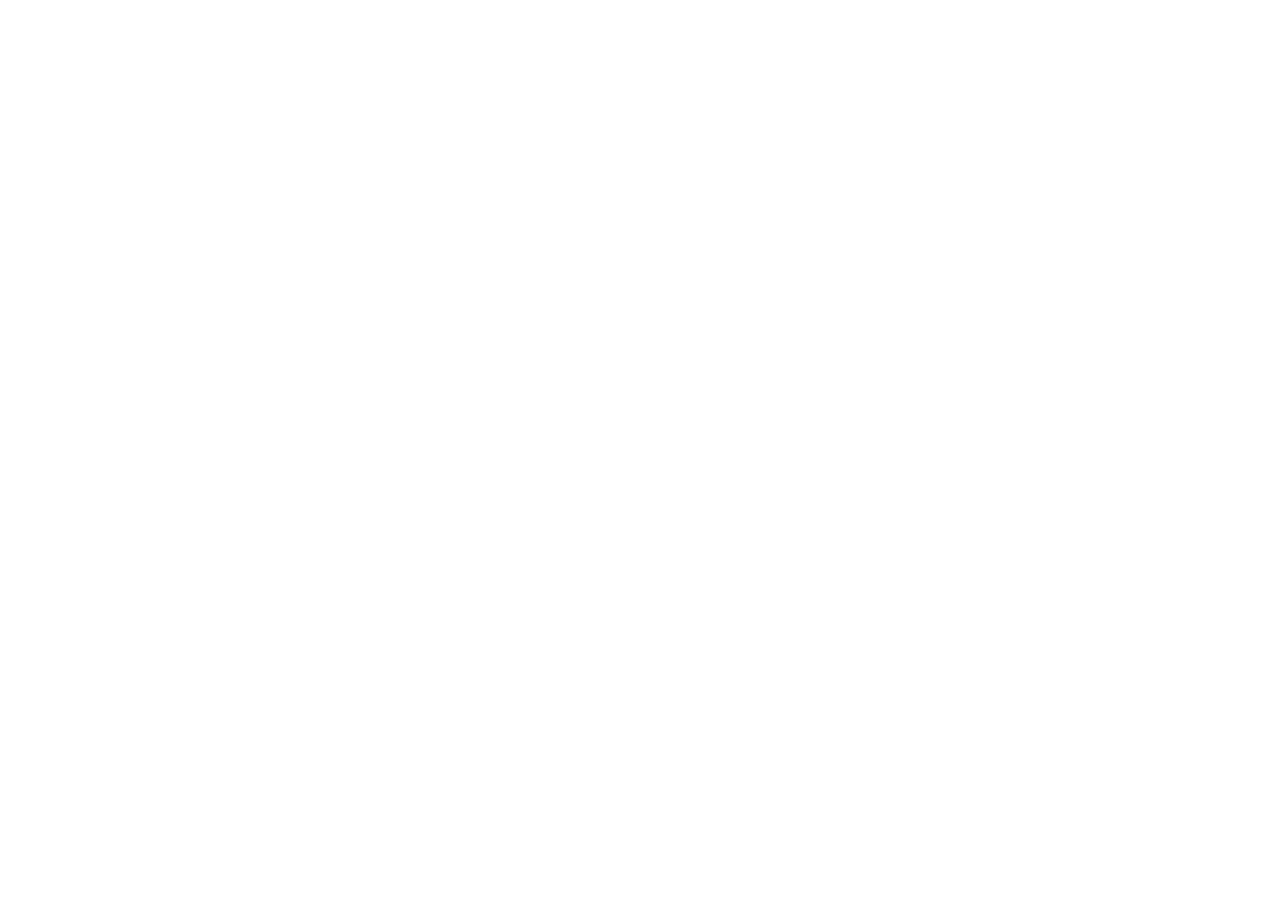
==== download/creator5/index.html @ a4d474f4 "One-click download of the latest firmware per model (GitHub Pages redirect) + README buttons" ====
<!doctype html>
<html lang="en" data-model="Creator5">
<head>
<meta charset="utf-8">
<meta name="viewport" content="width=device-width, initial-scale=1">
<title>FlashForge Creator 5 — latest Cloud + LAN firmware</title>
<meta name="robots" content="noindex">
<style>
  :root { color-scheme: light dark; }
  body { font: 15px/1.5 -apple-system, system-ui, sans-serif; display: grid; place-items: center; min-height: 100vh; margin: 0; padding: 16px; box-sizing: border-box; }
  main { max-width: 460px; text-align: center; }
  h1 { font-size: 18px; margin: 0 0 8px; }
  p { margin: 6px 0; opacity: .8; }
  a { word-break: break-all; }
</style>
</head>
<body>
<main>
  <h1>FlashForge Creator 5 — Cloud + LAN firmware</h1>
  <p id="msg">Finding the latest version…</p>
  <p><a id="manual" href="https://github.com/TigerTag-Project/FlashForge-TigerTag-Creator5-Firmware-Lan-and-Cloud/releases/latest">Latest release</a></p>
  <p><a href="https://github.com/TigerTag-Project/FlashForge-TigerTag-Creator5-Firmware-Lan-and-Cloud#install">How to install it (USB drive)</a></p>
</main>
<script src="../dl.js"></script>
</body>
</html>
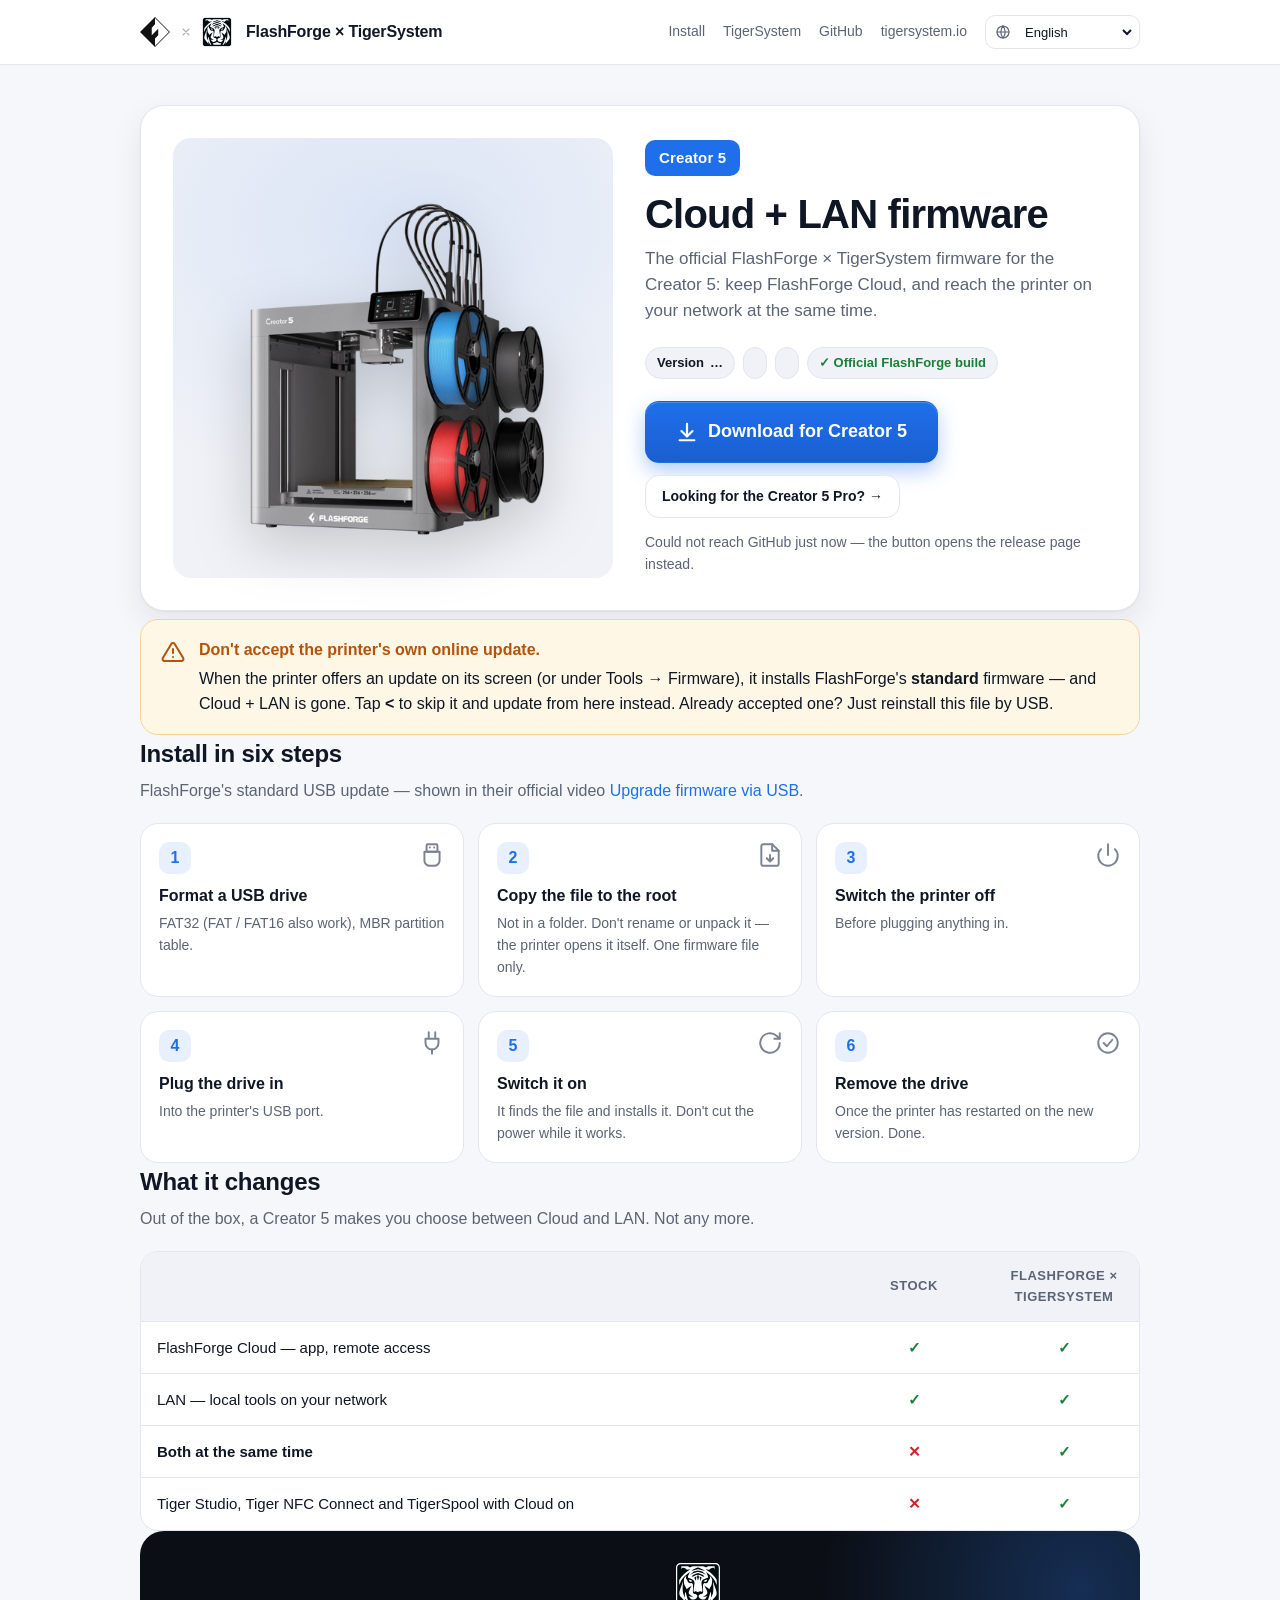
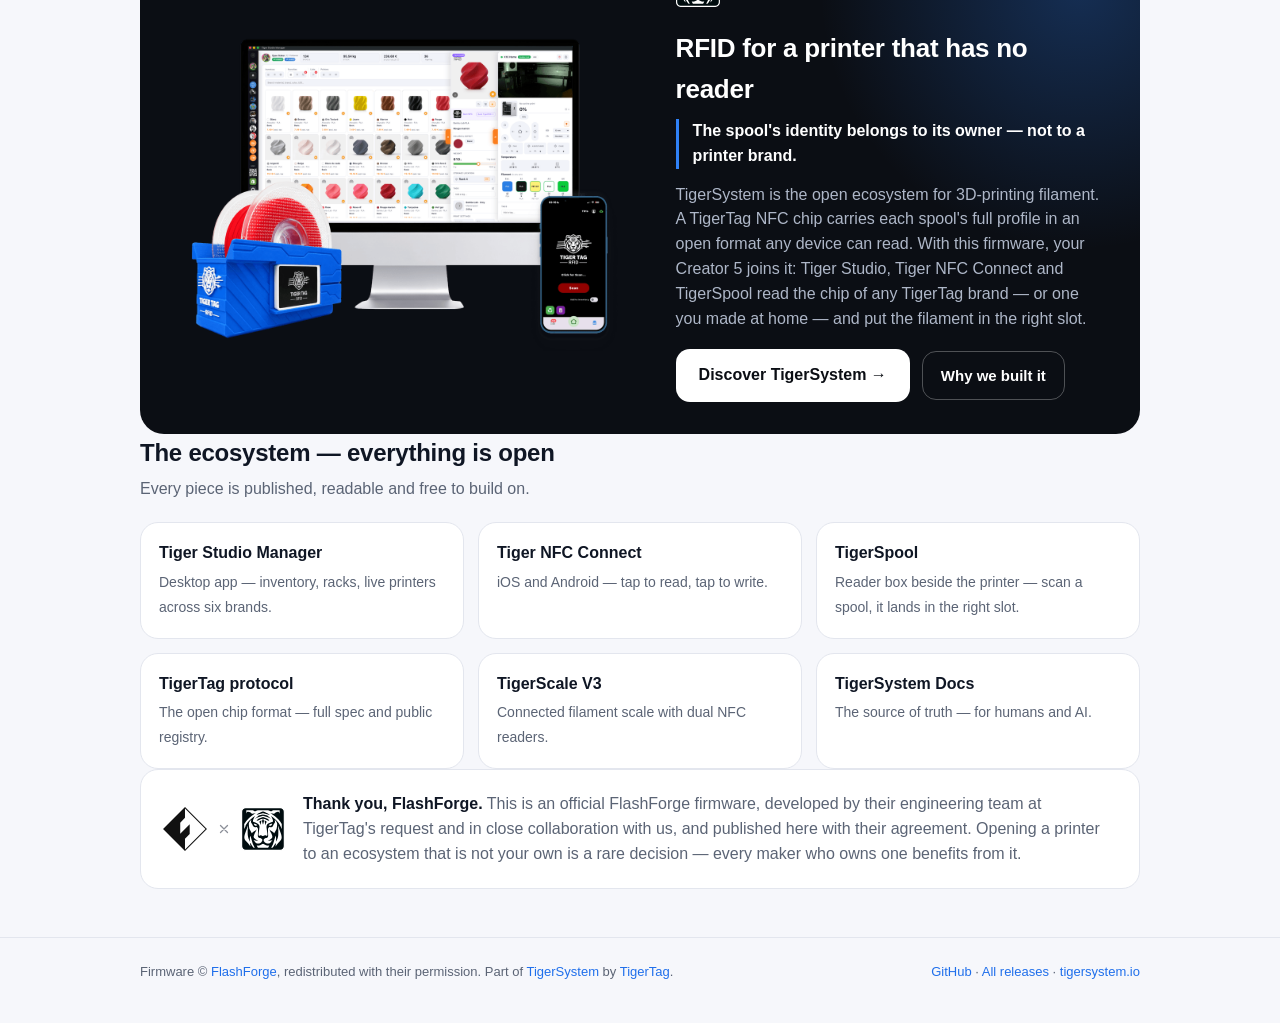
==== commit 2085da2f: "Download pages in 11 languages (same as Tiger Studio Manager): i18n.js dictionary, header language p" ====
--- a/download/creator5/index.html
+++ b/download/creator5/index.html
@@ -1,26 +1,162 @@
 <!doctype html>
-<html lang="en" data-model="Creator5">
+<html lang="en" data-model="Creator5" data-name="Creator 5" data-other="Creator 5 Pro">
 <head>
 <meta charset="utf-8">
 <meta name="viewport" content="width=device-width, initial-scale=1">
-<title>FlashForge Creator 5 — latest Cloud + LAN firmware</title>
-<meta name="robots" content="noindex">
-<style>
-  :root { color-scheme: light dark; }
-  body { font: 15px/1.5 -apple-system, system-ui, sans-serif; display: grid; place-items: center; min-height: 100vh; margin: 0; padding: 16px; box-sizing: border-box; }
-  main { max-width: 460px; text-align: center; }
-  h1 { font-size: 18px; margin: 0 0 8px; }
-  p { margin: 6px 0; opacity: .8; }
-  a { word-break: break-all; }
-</style>
+<title>FlashForge Creator 5 — Cloud + LAN firmware</title>
+<meta name="description" content="Download the latest official FlashForge × TigerSystem firmware for the Creator 5: FlashForge Cloud and LAN at the same time.">
+<meta property="og:title" content="FlashForge Creator 5 — Cloud + LAN firmware">
+<meta property="og:description" content="Download the latest official FlashForge × TigerSystem firmware for the Creator 5: FlashForge Cloud and LAN at the same time.">
+<meta property="og:image" content="https://tigertag-project.github.io/FlashForge-TigerTag-Creator5-Firmware-Lan-and-Cloud/assets/hero-tigersystem-ecosystem.png">
+<link rel="icon" href="../../assets/tigersystem-icon-framed.svg" type="image/svg+xml">
+<link rel="stylesheet" href="../../download/style.css">
 </head>
 <body>
-<main>
-  <h1>FlashForge Creator 5 — Cloud + LAN firmware</h1>
-  <p id="msg">Finding the latest version…</p>
-  <p><a id="manual" href="https://github.com/TigerTag-Project/FlashForge-TigerTag-Creator5-Firmware-Lan-and-Cloud/releases/latest">Latest release</a></p>
-  <p><a href="https://github.com/TigerTag-Project/FlashForge-TigerTag-Creator5-Firmware-Lan-and-Cloud#install">How to install it (USB drive)</a></p>
+<header class="topbar">
+  <div class="wrap">
+    <a class="brand" href="../../">
+      <img class="ff-mark--light" src="../../assets/flashforge-mark-light.svg" alt="FlashForge">
+      <img class="ff-mark--dark" src="../../assets/flashforge-mark-dark.svg" alt="FlashForge">
+      <img class="x" src="../../assets/x.svg" alt="×">
+      <img src="../../assets/tigersystem-icon-framed.svg" alt="TigerSystem">
+      <span>FlashForge × TigerSystem</span>
+    </a>
+    <div class="topbar-right">
+      <nav>
+        <a href="#install" data-i18n="nav.install">Install</a>
+        <a href="#tigersystem">TigerSystem</a>
+        <a href="https://github.com/TigerTag-Project/FlashForge-TigerTag-Creator5-Firmware-Lan-and-Cloud">GitHub</a>
+        <a href="https://tigersystem.io">tigersystem.io</a>
+      </nav>
+      <label class="lang"><svg viewBox="0 0 24 24" fill="none" stroke="currentColor" stroke-width="1.8" stroke-linecap="round" stroke-linejoin="round" aria-hidden="true"><circle cx="12" cy="12" r="9"/><path d="M3 12h18M12 3a14 14 0 0 1 0 18M12 3a14 14 0 0 0 0 18"/></svg><select id="lang" aria-label="Language"><option value="en">English</option></select></label>
+    </div>
+  </div>
+</header>
+
+<main class="hero">
+  <div class="wrap">
+    <div class="hero-card">
+      <div class="hero-media"><img src="../../assets/creator-5.png" alt="FlashForge Creator 5"></div>
+      <div>
+        <span class="label">Creator 5</span>
+        <h1 data-i18n="hero.title">Cloud + LAN firmware</h1>
+        <p class="lede" data-i18n="hero.lede">The official FlashForge × TigerSystem firmware for the Creator 5: keep FlashForge Cloud, and reach the
+        printer on your network at the same time.</p>
+        <div class="meta">
+          <span class="chip"><span data-i18n="chip.version">Version</span> <b id="ver">…</b></span>
+          <span class="chip" id="date"></span>
+          <span class="chip" id="size"></span>
+          <span class="chip chip--ok" data-i18n="chip.official">✓ Official FlashForge build</span>
+        </div>
+        <div class="actions">
+          <a class="btn btn-primary" id="dl" href="https://github.com/TigerTag-Project/FlashForge-TigerTag-Creator5-Firmware-Lan-and-Cloud/releases/latest" aria-disabled="true"><svg viewBox="0 0 24 24" fill="none" stroke="currentColor" stroke-width="2.4" stroke-linecap="round" stroke-linejoin="round" aria-hidden="true"><path d="M12 3v13M6 11l6 6 6-6M4 21h16"/></svg><span data-i18n="btn.download">Download for Creator 5</span></a>
+          <a class="btn btn-ghost" href="../creator5pro/" data-i18n="btn.other">Looking for the Creator 5 Pro? →</a>
+        </div>
+        <div class="status" id="status" role="status" data-i18n="status.finding">Finding the latest version…</div>
+        <details class="sha" id="shaBox" hidden>
+          <summary data-i18n="sha.summary">Verify the file — SHA-256</summary>
+          <div class="sha-body"><code id="sha"></code><button class="btn btn-ghost copy" id="copy" type="button" data-i18n="sha.copy">Copy</button></div>
+          <div class="sha-body"><small><span data-i18n="sha.file">File:</span> <code id="file"></code></small></div>
+        </details>
+      </div>
+    </div>
+  </div>
 </main>
-<script src="../dl.js"></script>
+
+<section class="wrap">
+  <div class="warn" role="note">
+    <svg viewBox="0 0 24 24" fill="none" stroke="currentColor" stroke-width="2" stroke-linecap="round" stroke-linejoin="round" aria-hidden="true"><path d="M10.3 3.9 1.8 18a2 2 0 0 0 1.7 3h17a2 2 0 0 0 1.7-3L13.7 3.9a2 2 0 0 0-3.4 0z"/><path d="M12 9v4M12 17h.01"/></svg>
+    <div>
+      <strong data-i18n="warn.title">Don't accept the printer's own online update.</strong>
+      <p data-i18n="warn.body">When the printer offers an update on its screen (or under Tools → Firmware), it installs FlashForge's
+      <b>standard</b> firmware — and Cloud + LAN is gone. Tap <b>&lt;</b> to skip it and update from here instead.
+      Already accepted one? Just reinstall this file by USB.</p>
+    </div>
+  </div>
+</section>
+
+<section class="wrap" id="install">
+  <h2 data-i18n="install.title">Install in six steps</h2>
+  <p class="sub" data-i18n="install.sub">FlashForge's standard USB update — shown in their official video
+    <a href="https://www.youtube.com/watch?v=qaaGUUdZaHQ">Upgrade firmware via USB</a>.</p>
+  <ol class="steps">
+    <li><svg class="ico" viewBox="0 0 24 24" fill="none" stroke="currentColor" stroke-width="1.8" stroke-linecap="round" stroke-linejoin="round" aria-hidden="true"><rect x="7" y="2" width="10" height="7" rx="1"/><path d="M5 9h14v8a5 5 0 0 1-5 5h-4a5 5 0 0 1-5-5z"/><path d="M10 5h.01M14 5h.01"/></svg><h3 data-i18n="s1.t">Format a USB drive</h3><p data-i18n="s1.d">FAT32 (FAT / FAT16 also work), MBR partition table.</p></li>
+    <li><svg class="ico" viewBox="0 0 24 24" fill="none" stroke="currentColor" stroke-width="1.8" stroke-linecap="round" stroke-linejoin="round" aria-hidden="true"><path d="M14 2H6a2 2 0 0 0-2 2v16a2 2 0 0 0 2 2h12a2 2 0 0 0 2-2V8z"/><path d="M14 2v6h6M12 18v-6M9 15l3 3 3-3"/></svg><h3 data-i18n="s2.t">Copy the file to the root</h3><p data-i18n="s2.d">Not in a folder. Don't rename or unpack it — the printer opens it itself. One firmware file only.</p></li>
+    <li><svg class="ico" viewBox="0 0 24 24" fill="none" stroke="currentColor" stroke-width="1.8" stroke-linecap="round" stroke-linejoin="round" aria-hidden="true"><path d="M12 2v10"/><path d="M18.4 6.6a9 9 0 1 1-12.8 0"/></svg><h3 data-i18n="s3.t">Switch the printer off</h3><p data-i18n="s3.d">Before plugging anything in.</p></li>
+    <li><svg class="ico" viewBox="0 0 24 24" fill="none" stroke="currentColor" stroke-width="1.8" stroke-linecap="round" stroke-linejoin="round" aria-hidden="true"><path d="M9 2v6M15 2v6M6 8h12v4a6 6 0 0 1-12 0z"/><path d="M12 18v4"/></svg><h3 data-i18n="s4.t">Plug the drive in</h3><p data-i18n="s4.d">Into the printer's USB port.</p></li>
+    <li><svg class="ico" viewBox="0 0 24 24" fill="none" stroke="currentColor" stroke-width="1.8" stroke-linecap="round" stroke-linejoin="round" aria-hidden="true"><path d="M21 12a9 9 0 1 1-3-6.7L21 8"/><path d="M21 3v5h-5"/></svg><h3 data-i18n="s5.t">Switch it on</h3><p data-i18n="s5.d">It finds the file and installs it. Don't cut the power while it works.</p></li>
+    <li><svg class="ico" viewBox="0 0 24 24" fill="none" stroke="currentColor" stroke-width="1.8" stroke-linecap="round" stroke-linejoin="round" aria-hidden="true"><circle cx="12" cy="12" r="9"/><path d="m8 12 3 3 5-6"/></svg><h3 data-i18n="s6.t">Remove the drive</h3><p data-i18n="s6.d">Once the printer has restarted on the new version. Done.</p></li>
+  </ol>
+</section>
+
+<section class="wrap">
+  <h2 data-i18n="chg.title">What it changes</h2>
+  <p class="sub" data-i18n="chg.sub">Out of the box, a Creator 5 makes you choose between Cloud and LAN. Not any more.</p>
+  <table class="compare">
+    <thead><tr><th></th><th class="c" data-i18n="chg.stock">Stock</th><th class="c">FlashForge × TigerSystem</th></tr></thead>
+    <tbody>
+      <tr><td data-i18n="chg.r1">FlashForge Cloud — app, remote access</td><td class="c yes">✓</td><td class="c yes">✓</td></tr>
+      <tr><td data-i18n="chg.r2">LAN — local tools on your network</td><td class="c yes">✓</td><td class="c yes">✓</td></tr>
+      <tr><td data-i18n="chg.r3"><b>Both at the same time</b></td><td class="c no">✕</td><td class="c yes">✓</td></tr>
+      <tr><td data-i18n="chg.r4">Tiger Studio, Tiger NFC Connect and TigerSpool with Cloud on</td><td class="c no">✕</td><td class="c yes">✓</td></tr>
+    </tbody>
+  </table>
+</section>
+
+<section class="wrap" id="tigersystem">
+  <div class="ts">
+    <img class="ts-hero" src="../../assets/hero-tigersystem-ecosystem.png" alt="The TigerSystem ecosystem: a TigerPOD reader, Tiger Studio Manager on a desktop and the Tiger NFC Connect app on a phone">
+    <div class="ts-text">
+      <img class="ts-logo" src="../../assets/tigersystem-icon-framed.svg" alt="TigerSystem">
+      <h2 data-i18n="ts.title">RFID for a printer that has no reader</h2>
+      <blockquote data-i18n="ts.quote">The spool's identity belongs to its owner — not to a printer brand.</blockquote>
+      <p data-i18n="ts.body">TigerSystem is the open ecosystem for 3D-printing filament. A TigerTag NFC chip carries each spool's full
+      profile in an open format any device can read. With this firmware, your Creator 5 joins it: Tiger Studio,
+      Tiger NFC Connect and TigerSpool read the chip of any TigerTag brand — or one you made at home — and put the
+      filament in the right slot.</p>
+      <div class="actions">
+        <a class="btn btn-light" href="https://tigersystem.io" data-i18n="ts.cta">Discover TigerSystem →</a>
+        <a class="btn btn-outline" href="https://github.com/TigerTag-Project/TigerSystem-Docs/blob/main/docs/vision/why-tigersystem.md" data-i18n="ts.why">Why we built it</a>
+      </div>
+    </div>
+  </div>
+</section>
+
+<section class="wrap">
+  <h2 data-i18n="eco.title">The ecosystem — everything is open</h2>
+  <p class="sub" data-i18n="eco.sub">Every piece is published, readable and free to build on.</p>
+  <div class="eco">
+    <a href="https://github.com/TigerTag-Project/TigerTag-Studio-Manager"><b>Tiger Studio Manager</b><span data-i18n="eco.studio">Desktop app — inventory, racks, live printers across six brands.</span></a>
+    <a href="https://github.com/TigerTag-Project/TigerSystem-Docs/blob/main/docs/products/tigertag-connect.md"><b>Tiger NFC Connect</b><span data-i18n="eco.nfc">iOS and Android — tap to read, tap to write.</span></a>
+    <a href="https://github.com/TigerTag-Project/TigerSpool-RFID"><b>TigerSpool</b><span data-i18n="eco.spool">Reader box beside the printer — scan a spool, it lands in the right slot.</span></a>
+    <a href="https://github.com/TigerTag-Project/TigerTag-RFID-Guide"><b data-i18n="eco.proto.b">TigerTag protocol</b><span data-i18n="eco.proto">The open chip format — full spec and public registry.</span></a>
+    <a href="https://github.com/TigerTag-Project/Tiger-Scale-V3"><b>TigerScale V3</b><span data-i18n="eco.scale">Connected filament scale with dual NFC readers.</span></a>
+    <a href="https://github.com/TigerTag-Project/TigerSystem-Docs"><b>TigerSystem Docs</b><span data-i18n="eco.docs">The source of truth — for humans and AI.</span></a>
+  </div>
+</section>
+
+<section class="wrap">
+  <div class="thanks">
+    <div class="logos">
+      <img class="ff-mark--light" src="../../assets/flashforge-mark-light.svg" alt="FlashForge">
+      <img class="ff-mark--dark" src="../../assets/flashforge-mark-dark.svg" alt="FlashForge">
+      <img class="x" src="../../assets/x.svg" alt="×">
+      <img src="../../assets/tigersystem-icon-framed.svg" alt="TigerSystem">
+    </div>
+    <p data-i18n="thanks"><strong>Thank you, FlashForge.</strong> This is an official FlashForge firmware, developed by their engineering
+    team at TigerTag's request and in close collaboration with us, and published here with their agreement. Opening a
+    printer to an ecosystem that is not your own is a rare decision — every maker who owns one benefits from it.</p>
+  </div>
+</section>
+
+<footer>
+  <div class="wrap">
+    <span data-i18n="foot.copy">Firmware © <a href="https://www.flashforge.com">FlashForge</a>, redistributed with their permission.
+      Part of <a href="https://tigersystem.io">TigerSystem</a> by <a href="https://github.com/TigerTag-Project">TigerTag</a>.</span>
+    <span><a href="https://github.com/TigerTag-Project/FlashForge-TigerTag-Creator5-Firmware-Lan-and-Cloud">GitHub</a> · <a href="https://github.com/TigerTag-Project/FlashForge-TigerTag-Creator5-Firmware-Lan-and-Cloud/releases" data-i18n="foot.releases">All releases</a> · <a href="https://tigersystem.io">tigersystem.io</a></span>
+  </div>
+</footer>
+<script src="../../download/i18n.js"></script>
+<script src="../../download/dl.js"></script>
 </body>
 </html>
--- a/download/style.css
+++ b/download/style.css
@@ -0,0 +1,254 @@
+/* FlashForge × TigerSystem — download pages (GitHub Pages). No build step, no dependency. */
+.ff-mark--dark { display: none; }   /* before the dark block, which must win */
+:root {
+  --bg: #f6f7fb;
+  --surface: #ffffff;
+  --surface-2: #f0f2f7;
+  --border: #e3e6ee;
+  --text: #0f1624;
+  --muted: #5b6475;
+  --primary: #1f6feb;
+  --primary-2: #1a5fd0;
+  --primary-soft: rgba(31, 111, 235, .10);
+  --warn: #b45309;
+  --warn-soft: #fff7e6;
+  --warn-border: #f5d49a;
+  --ok: #1a7f37;
+  --shadow: 0 1px 2px rgba(15, 22, 36, .05), 0 12px 32px rgba(15, 22, 36, .08);
+  --radius: 18px;
+  color-scheme: light;
+}
+@media (prefers-color-scheme: dark) {
+  :root {
+    --bg: #0b0e14;
+    --surface: #131822;
+    --surface-2: #1a2030;
+    --border: #262e3f;
+    --text: #e8ecf4;
+    --muted: #97a1b5;
+    --primary: #2f81f7;
+    --primary-2: #1f6feb;
+    --primary-soft: rgba(47, 129, 247, .14);
+    --warn: #f0b252;
+    --warn-soft: rgba(240, 178, 82, .08);
+    --warn-border: rgba(240, 178, 82, .35);
+    --ok: #3fb950;
+    --shadow: 0 1px 2px rgba(0, 0, 0, .3), 0 16px 40px rgba(0, 0, 0, .35);
+    color-scheme: dark;
+  }
+  .ff-mark--light { display: none; }
+  .ff-mark--dark  { display: inline-block; }
+}
+* { box-sizing: border-box; }
+html { -webkit-text-size-adjust: 100%; }
+body {
+  margin: 0;
+  background: var(--bg);
+  color: var(--text);
+  font: 16px/1.55 -apple-system, BlinkMacSystemFont, "Segoe UI", Inter, Helvetica, Arial, sans-serif;
+}
+a { color: var(--primary); text-decoration: none; }
+a:hover { text-decoration: underline; }
+code { font-family: ui-monospace, SFMono-Regular, Menlo, Consolas, monospace; font-size: .9em; }
+
+.wrap { max-width: 1040px; margin: 0 auto; padding: 0 20px; }
+
+/* ── Top bar ─────────────────────────────────────────────────────────────── */
+.topbar { border-bottom: 1px solid var(--border); background: var(--surface); }
+.topbar .wrap { display: flex; align-items: center; justify-content: space-between; gap: 16px; height: 64px; }
+.brand { display: flex; align-items: center; gap: 10px; color: var(--text); font-weight: 700; letter-spacing: -.01em; }
+.brand:hover { text-decoration: none; }
+.brand img { height: 30px; width: auto; }
+.brand .x { height: 12px; opacity: .7; }
+.brand span { margin-left: 4px; }
+.topbar nav { display: flex; gap: 18px; font-size: 14px; }
+.topbar nav a { color: var(--muted); }
+.topbar nav a:hover { color: var(--text); text-decoration: none; }
+
+/* ── Hero ────────────────────────────────────────────────────────────────── */
+.hero { padding: 40px 0 8px; }
+.hero-card {
+  display: grid; grid-template-columns: 1fr 1.05fr; gap: 32px; align-items: center;
+  background: var(--surface); border: 1px solid var(--border); border-radius: calc(var(--radius) + 6px);
+  box-shadow: var(--shadow); padding: 32px;
+}
+.hero-media {
+  position: relative; border-radius: var(--radius); padding: 18px;
+  background: radial-gradient(120% 90% at 50% 20%, var(--primary-soft), transparent 70%), var(--surface-2);
+  display: grid; place-items: center; aspect-ratio: 1 / 1;
+}
+.hero-media img { width: 100%; max-width: 420px; height: auto; filter: drop-shadow(0 18px 28px rgba(0, 0, 0, .18)); }
+.label {
+  display: inline-block; background: var(--primary); color: #fff; font-weight: 700; font-size: 15px;
+  padding: 6px 14px; border-radius: 10px; letter-spacing: .01em;
+}
+.hero h1 { font-size: clamp(28px, 4vw, 40px); line-height: 1.1; margin: 16px 0 10px; letter-spacing: -.02em; }
+.lede { color: var(--muted); margin: 0 0 22px; font-size: 17px; }
+.meta { display: flex; flex-wrap: wrap; gap: 8px; margin-bottom: 22px; }
+.chip {
+  display: inline-flex; align-items: center; gap: 6px; font-size: 13px; font-weight: 600;
+  background: var(--surface-2); border: 1px solid var(--border); color: var(--text);
+  padding: 5px 11px; border-radius: 999px;
+}
+.chip b { font-weight: 700; }
+.chip--ok { color: var(--ok); }
+
+/* ── Buttons ─────────────────────────────────────────────────────────────── */
+.btn {
+  display: inline-flex; align-items: center; justify-content: center; gap: 10px;
+  font: inherit; font-weight: 600; cursor: pointer; border-radius: 14px; border: 1px solid transparent;
+  transition: transform .12s ease, box-shadow .12s ease, background .12s ease;
+}
+.btn:hover { text-decoration: none; }
+.btn:active { transform: translateY(1px); }
+.btn-primary {
+  color: #fff; font-size: 18px; padding: 16px 30px; min-width: 260px;
+  background: linear-gradient(180deg, var(--primary), var(--primary-2));
+  box-shadow: 0 8px 20px rgba(31, 111, 235, .35), inset 0 1px 0 rgba(255, 255, 255, .18);
+}
+.btn-primary:hover { box-shadow: 0 10px 26px rgba(31, 111, 235, .45), inset 0 1px 0 rgba(255, 255, 255, .18); }
+.btn-primary svg { width: 22px; height: 22px; }
+.btn-ghost {
+  color: var(--text); background: var(--surface); border-color: var(--border);
+  font-size: 14px; padding: 10px 16px;
+}
+.btn-ghost:hover { background: var(--surface-2); }
+.actions { display: flex; flex-wrap: wrap; align-items: center; gap: 12px; }
+.status { margin-top: 14px; font-size: 14px; color: var(--muted); min-height: 1.5em; }
+.status--ok { color: var(--ok); }
+
+details.sha {
+  margin-top: 18px; border: 1px solid var(--border); border-radius: 12px; background: var(--surface-2);
+  font-size: 13px;
+}
+details.sha summary { cursor: pointer; padding: 10px 14px; color: var(--muted); font-weight: 600; }
+details.sha .sha-body { display: flex; gap: 8px; align-items: center; padding: 0 14px 12px; }
+details.sha code { flex: 1; min-width: 0; overflow-wrap: anywhere; color: var(--text); }
+.copy { font-size: 12px; padding: 6px 10px; border-radius: 8px; }
+
+/* ── Sections ────────────────────────────────────────────────────────────── */
+section { padding: 40px 0 0; }
+section h2 { font-size: 24px; letter-spacing: -.01em; margin: 0 0 6px; }
+section .sub { color: var(--muted); margin: 0 0 20px; }
+
+.warn {
+  display: flex; gap: 14px; align-items: flex-start;
+  background: var(--warn-soft); border: 1px solid var(--warn-border); border-radius: var(--radius);
+  padding: 18px 20px;
+}
+.warn svg { flex: none; width: 24px; height: 24px; color: var(--warn); margin-top: 2px; }
+.warn strong { color: var(--warn); }
+.warn p { margin: 4px 0 0; }
+
+.steps { display: grid; grid-template-columns: repeat(3, 1fr); gap: 14px; counter-reset: step; list-style: none; padding: 0; margin: 0; }
+.steps li {
+  background: var(--surface); border: 1px solid var(--border); border-radius: var(--radius); padding: 18px;
+  position: relative;
+}
+.steps li::before {
+  counter-increment: step; content: counter(step);
+  display: grid; place-items: center; width: 32px; height: 32px; border-radius: 10px;
+  background: var(--primary-soft); color: var(--primary); font-weight: 800; margin-bottom: 10px;
+}
+.steps .ico { position: absolute; top: 18px; right: 18px; width: 26px; height: 26px; color: var(--muted); opacity: .8; }
+.steps h3 { font-size: 16px; margin: 0 0 4px; }
+.steps p { margin: 0; color: var(--muted); font-size: 14px; }
+
+.compare { width: 100%; border-collapse: separate; border-spacing: 0; background: var(--surface); border: 1px solid var(--border); border-radius: var(--radius); overflow: hidden; }
+.compare th, .compare td { padding: 14px 16px; border-bottom: 1px solid var(--border); text-align: left; font-size: 15px; }
+.compare tr:last-child td { border-bottom: 0; }
+.compare th { background: var(--surface-2); font-size: 13px; color: var(--muted); text-transform: uppercase; letter-spacing: .04em; }
+.compare td.c, .compare th.c { text-align: center; width: 150px; }
+.yes { color: var(--ok); font-weight: 800; }
+.no  { color: #cf222e; font-weight: 800; }
+
+.eco { display: grid; grid-template-columns: repeat(3, 1fr); gap: 14px; }
+.eco a {
+  display: block; background: var(--surface); border: 1px solid var(--border); border-radius: var(--radius);
+  padding: 18px; color: var(--text);
+}
+.eco a:hover { text-decoration: none; border-color: var(--primary); }
+.eco b { display: block; margin-bottom: 4px; }
+.eco span { color: var(--muted); font-size: 14px; }
+
+.thanks {
+  display: flex; gap: 18px; align-items: center;
+  background: var(--surface); border: 1px solid var(--border); border-radius: var(--radius); padding: 22px;
+}
+.thanks .logos { display: flex; align-items: center; gap: 10px; flex: none; }
+.thanks .logos img { height: 44px; }
+.thanks .logos .x { height: 14px; }
+.thanks p { margin: 0; color: var(--muted); }
+.thanks p strong { color: var(--text); }
+
+/* ── Model picker (home) ─────────────────────────────────────────────────── */
+.picker { display: grid; grid-template-columns: 1fr 1fr; gap: 20px; }
+.model {
+  display: flex; flex-direction: column; align-items: center; text-align: center; gap: 14px;
+  background: var(--surface); border: 1px solid var(--border); border-radius: calc(var(--radius) + 6px);
+  box-shadow: var(--shadow); padding: 26px; color: var(--text);
+}
+.model:hover { text-decoration: none; border-color: var(--primary); }
+.model .hero-media { width: 100%; }
+.model .btn-primary { min-width: 0; width: 100%; }
+
+footer { margin: 48px 0 0; border-top: 1px solid var(--border); padding: 24px 0 40px; color: var(--muted); font-size: 13px; }
+footer .wrap { display: flex; flex-wrap: wrap; justify-content: space-between; gap: 12px; }
+
+@media (max-width: 860px) {
+  .hero-card { grid-template-columns: 1fr; padding: 22px; gap: 20px; }
+  .hero-media { aspect-ratio: auto; }
+  .hero-media img { max-width: 300px; }
+  .steps, .eco { grid-template-columns: 1fr 1fr; }
+  .topbar nav { display: none; }
+}
+@media (max-width: 560px) {
+  .wrap { padding: 0 16px; }
+  .hero { padding-top: 20px; }
+  .steps, .eco, .picker { grid-template-columns: 1fr; }
+  .btn-primary { width: 100%; min-width: 0; }
+  .thanks { flex-direction: column; align-items: flex-start; }
+  .compare td.c, .compare th.c { width: 90px; }
+}
+
+/* ── TigerSystem showcase ────────────────────────────────────────────────── */
+.ts {
+  display: grid; grid-template-columns: 1.1fr 1fr; gap: 28px; align-items: center;
+  background: #0b0e14; color: #e8ecf4; border-radius: calc(var(--radius) + 6px);
+  padding: 32px; overflow: hidden; position: relative;
+}
+.ts::before {
+  content: ""; position: absolute; inset: -40% -20% auto auto; width: 520px; height: 520px;
+  background: radial-gradient(closest-side, rgba(47, 129, 247, .28), transparent); pointer-events: none;
+}
+.ts img.ts-hero { width: 100%; height: auto; border-radius: 14px; position: relative; }
+.ts .ts-text { position: relative; }
+.ts .ts-logo { height: 44px; margin-bottom: 14px; }
+.ts h2 { color: #fff; font-size: 26px; margin: 0 0 10px; }
+.ts blockquote { margin: 0 0 14px; padding: 0 0 0 14px; border-left: 3px solid #2f81f7; color: #fff; font-weight: 600; }
+.ts p { color: #aeb7c8; margin: 0 0 18px; }
+.ts .btn-light { color: #0b0e14; background: #fff; font-size: 16px; padding: 13px 22px; }
+.ts .btn-light:hover { background: #e9eefb; }
+.ts .btn-outline { color: #fff; border-color: rgba(255, 255, 255, .28); font-size: 15px; padding: 12px 18px; }
+.ts .btn-outline:hover { background: rgba(255, 255, 255, .08); }
+@media (max-width: 860px) { .ts { grid-template-columns: 1fr; padding: 22px; } }
+
+/* ── Language picker ─────────────────────────────────────────────────────── */
+.topbar-right { display: flex; align-items: center; gap: 18px; }
+.lang {
+  display: inline-flex; align-items: center; gap: 6px; color: var(--muted);
+  border: 1px solid var(--border); border-radius: 10px; padding: 0 4px 0 9px; height: 34px; background: var(--surface);
+}
+.lang svg { width: 16px; height: 16px; flex: none; }
+.lang select {
+  font: inherit; font-size: 13px; color: var(--text); background: transparent; border: 0; outline: none;
+  padding: 6px 4px; cursor: pointer;
+}
+.lang:focus-within { border-color: var(--primary); }
+.home-head { text-align: center; max-width: 720px; margin: 0 auto 28px; }
+@media (max-width: 560px) {
+  .brand span { display: none; }            /* the two marks say it; the name crowded the bar */
+  .brand img { height: 26px; }
+  .lang { height: 32px; padding-left: 7px; }
+  .lang select { max-width: 120px; font-size: 13px; }
+}
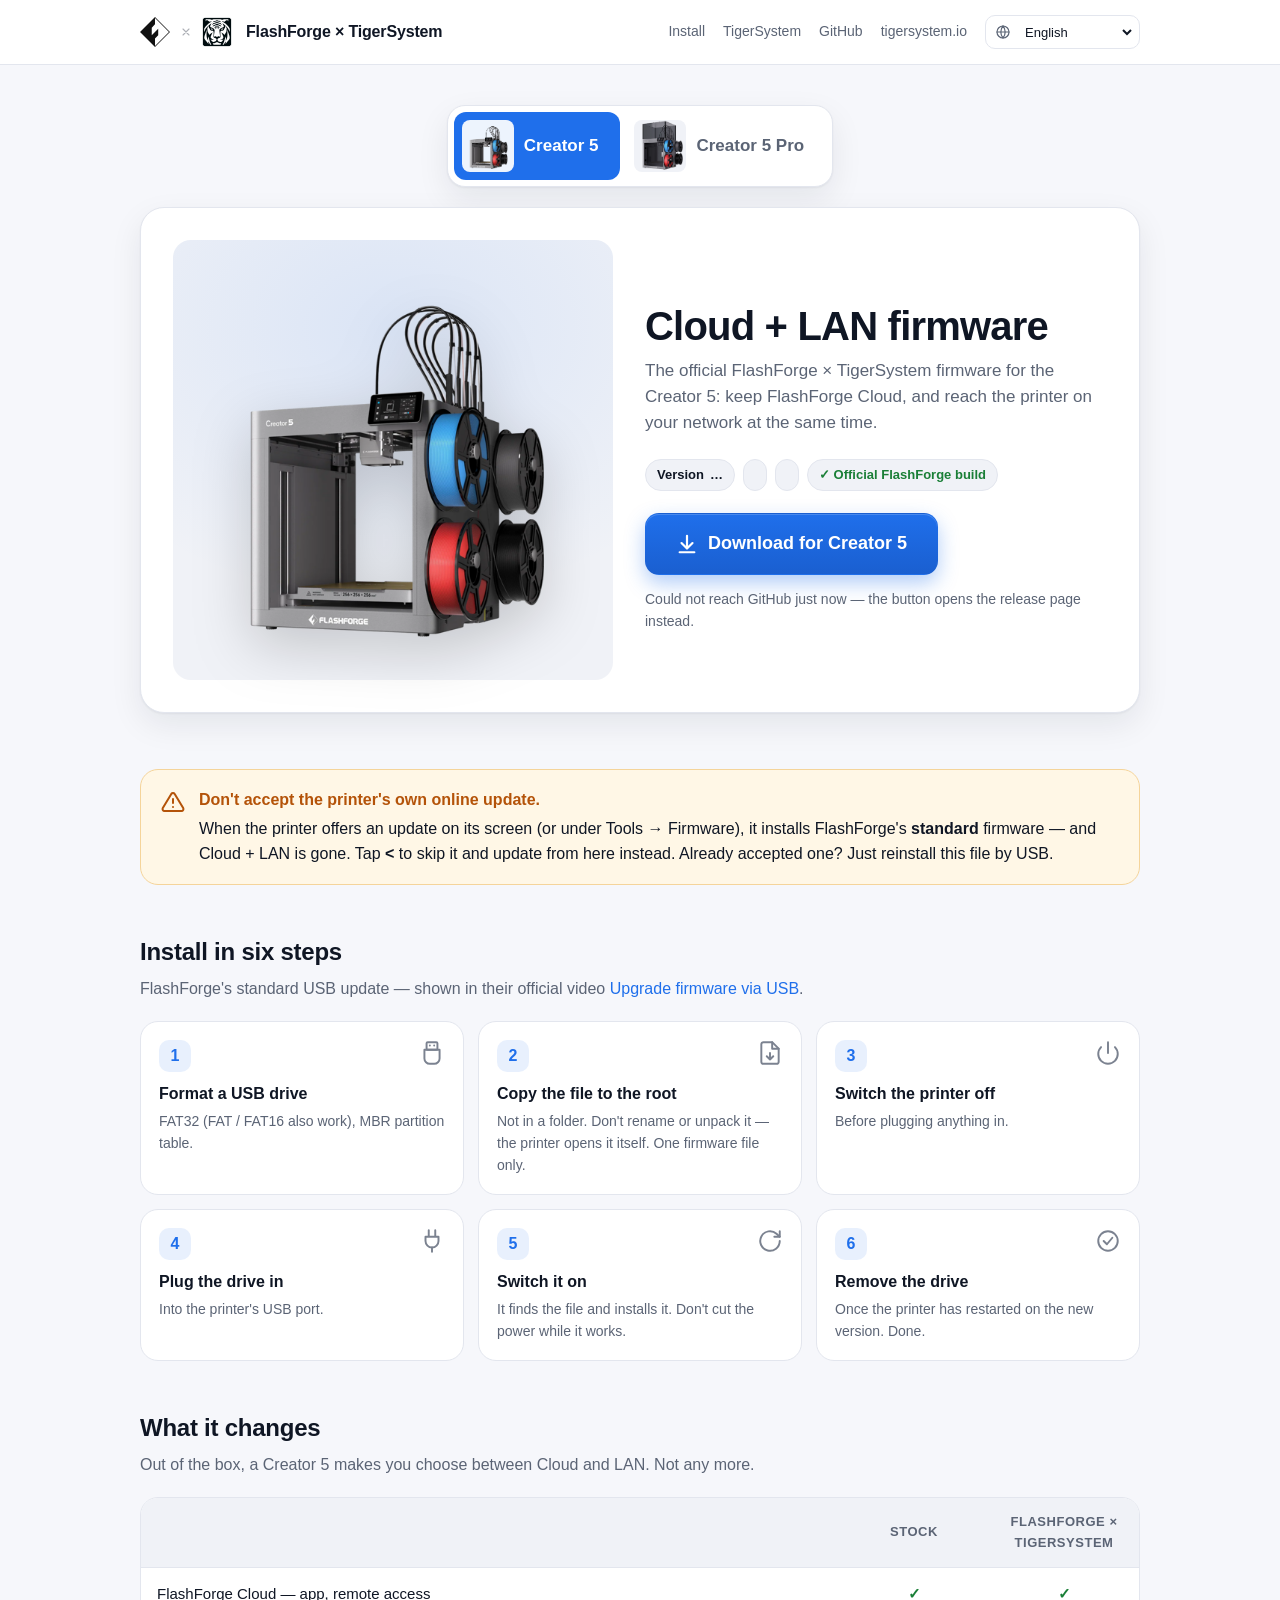
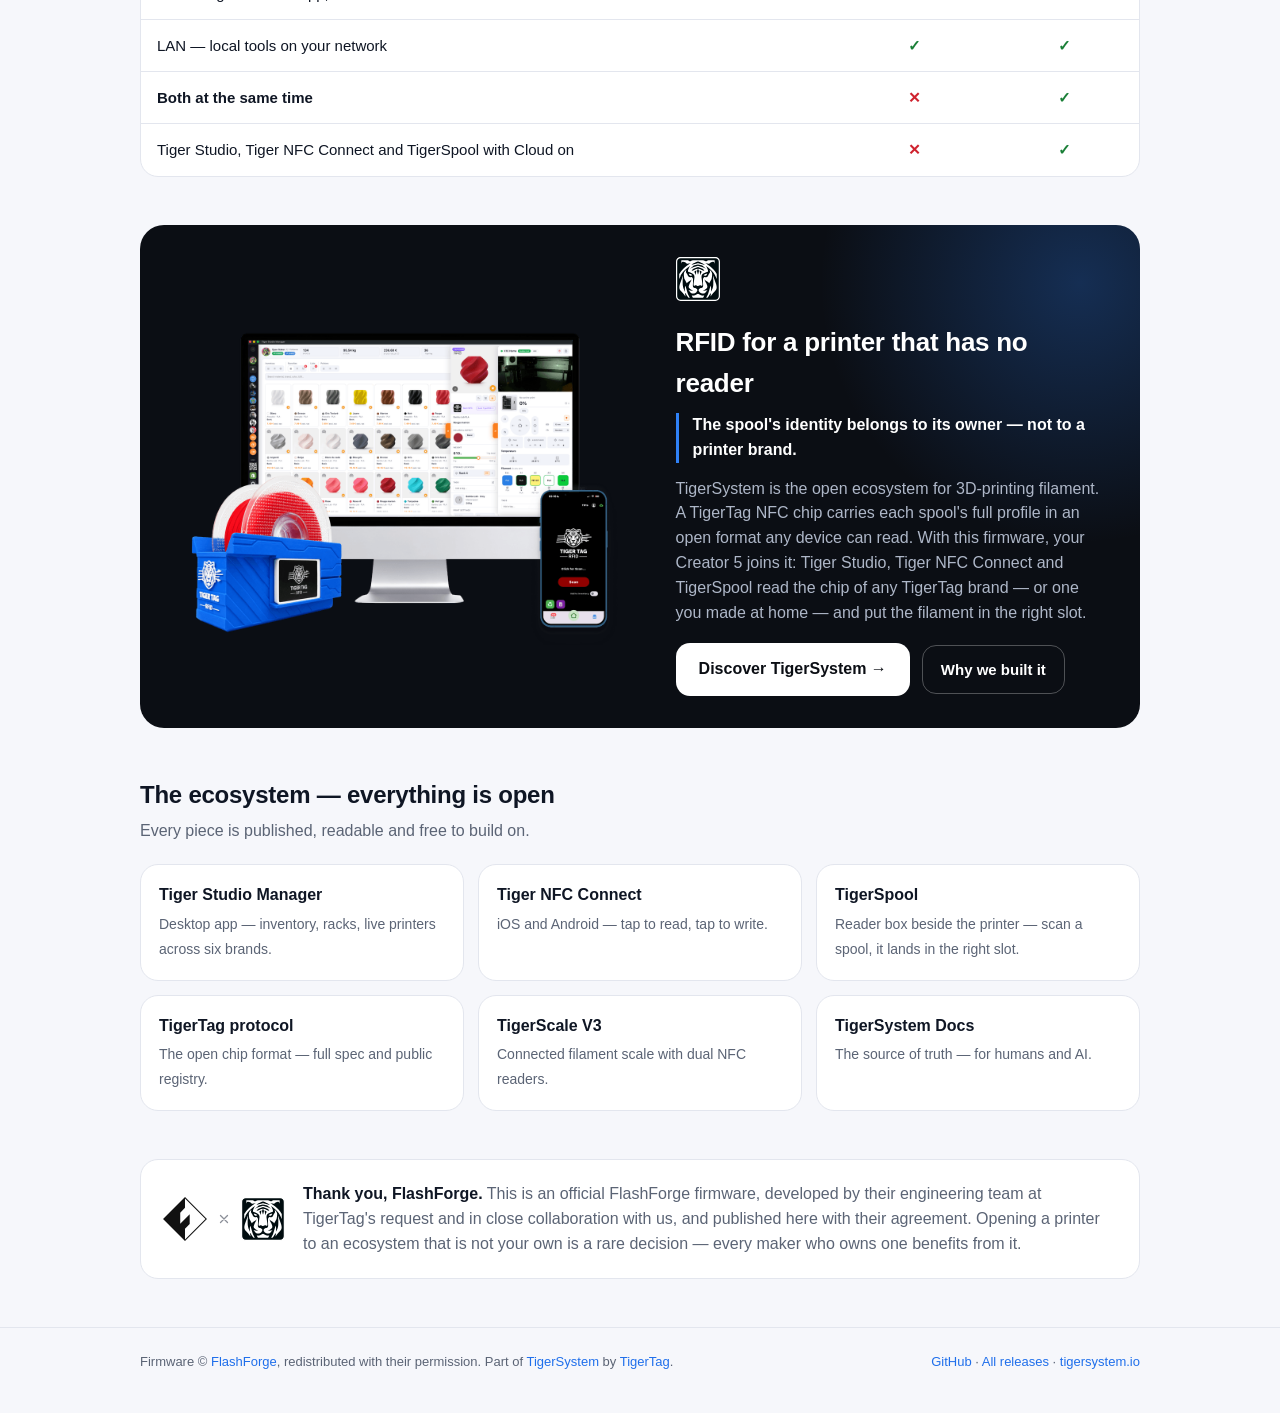
==== commit d3374c79: "Pages: Creator 5 ⇄ Creator 5 Pro switch at the top of each download page (replaces the model label a" ====
--- a/download/creator5/index.html
+++ b/download/creator5/index.html
@@ -35,10 +35,10 @@
 
 <main class="hero">
   <div class="wrap">
+    <nav class="model-switch" aria-label="Printer model"><a class="model-tab is-active" href="../creator5/" aria-current="page"><img src="../../assets/creator-5.png" alt="">Creator 5</a><a class="model-tab" href="../creator5pro/"><img src="../../assets/creator-5-pro.png" alt="">Creator 5 Pro</a></nav>
     <div class="hero-card">
       <div class="hero-media"><img src="../../assets/creator-5.png" alt="FlashForge Creator 5"></div>
       <div>
-        <span class="label">Creator 5</span>
         <h1 data-i18n="hero.title">Cloud + LAN firmware</h1>
         <p class="lede" data-i18n="hero.lede">The official FlashForge × TigerSystem firmware for the Creator 5: keep FlashForge Cloud, and reach the
         printer on your network at the same time.</p>
@@ -50,7 +50,6 @@
         </div>
         <div class="actions">
           <a class="btn btn-primary" id="dl" href="https://github.com/TigerTag-Project/FlashForge-TigerTag-Creator5-Firmware-Lan-and-Cloud/releases/latest" aria-disabled="true"><svg viewBox="0 0 24 24" fill="none" stroke="currentColor" stroke-width="2.4" stroke-linecap="round" stroke-linejoin="round" aria-hidden="true"><path d="M12 3v13M6 11l6 6 6-6M4 21h16"/></svg><span data-i18n="btn.download">Download for Creator 5</span></a>
-          <a class="btn btn-ghost" href="../creator5pro/" data-i18n="btn.other">Looking for the Creator 5 Pro? →</a>
         </div>
         <div class="status" id="status" role="status" data-i18n="status.finding">Finding the latest version…</div>
         <details class="sha" id="shaBox" hidden>
--- a/download/style.css
+++ b/download/style.css
@@ -127,7 +127,10 @@
 .copy { font-size: 12px; padding: 6px 10px; border-radius: 8px; }
 
 /* ── Sections ────────────────────────────────────────────────────────────── */
-section { padding: 40px 0 0; }
+/* Every section is also a .wrap, whose `margin: 0 auto` + `padding: 0 20px`
+   outrank a bare `section` rule — the gap came out as 0 and cards sat flush.
+   `section.wrap` is more specific than `.wrap`, so this one holds. */
+section.wrap { margin-top: 48px; }
 section h2 { font-size: 24px; letter-spacing: -.01em; margin: 0 0 6px; }
 section .sub { color: var(--muted); margin: 0 0 20px; }
 
@@ -252,3 +255,25 @@
   .lang { height: 32px; padding-left: 7px; }
   .lang select { max-width: 120px; font-size: 13px; }
 }
+
+/* ── Model switch (Creator 5 ⇄ Creator 5 Pro) ───────────────────────────── */
+.model-switch {
+  display: flex; gap: 6px; width: fit-content; max-width: 100%; margin: 0 auto 20px;
+  padding: 6px; background: var(--surface); border: 1px solid var(--border); border-radius: 18px;
+  box-shadow: var(--shadow);
+}
+.model-tab {
+  display: inline-flex; align-items: center; gap: 10px; min-width: 0;
+  padding: 8px 22px 8px 8px; border-radius: 12px; color: var(--muted);
+  font-weight: 700; font-size: 17px; white-space: nowrap;
+  transition: background .15s, color .15s;
+}
+.model-tab:hover { background: var(--surface-2); color: var(--text); text-decoration: none; }
+.model-tab img { width: 52px; height: 52px; object-fit: contain; border-radius: 8px; background: var(--surface-2); }
+.model-tab.is-active { background: var(--primary); color: #fff; }
+.model-tab.is-active img { background: rgba(255, 255, 255, .92); }
+@media (max-width: 560px) {
+  .model-switch { width: 100%; }
+  .model-tab { flex: 1 1 0; justify-content: center; padding: 8px 10px 8px 6px; font-size: 14px; gap: 6px; }
+  .model-tab img { width: 32px; height: 32px; }
+}
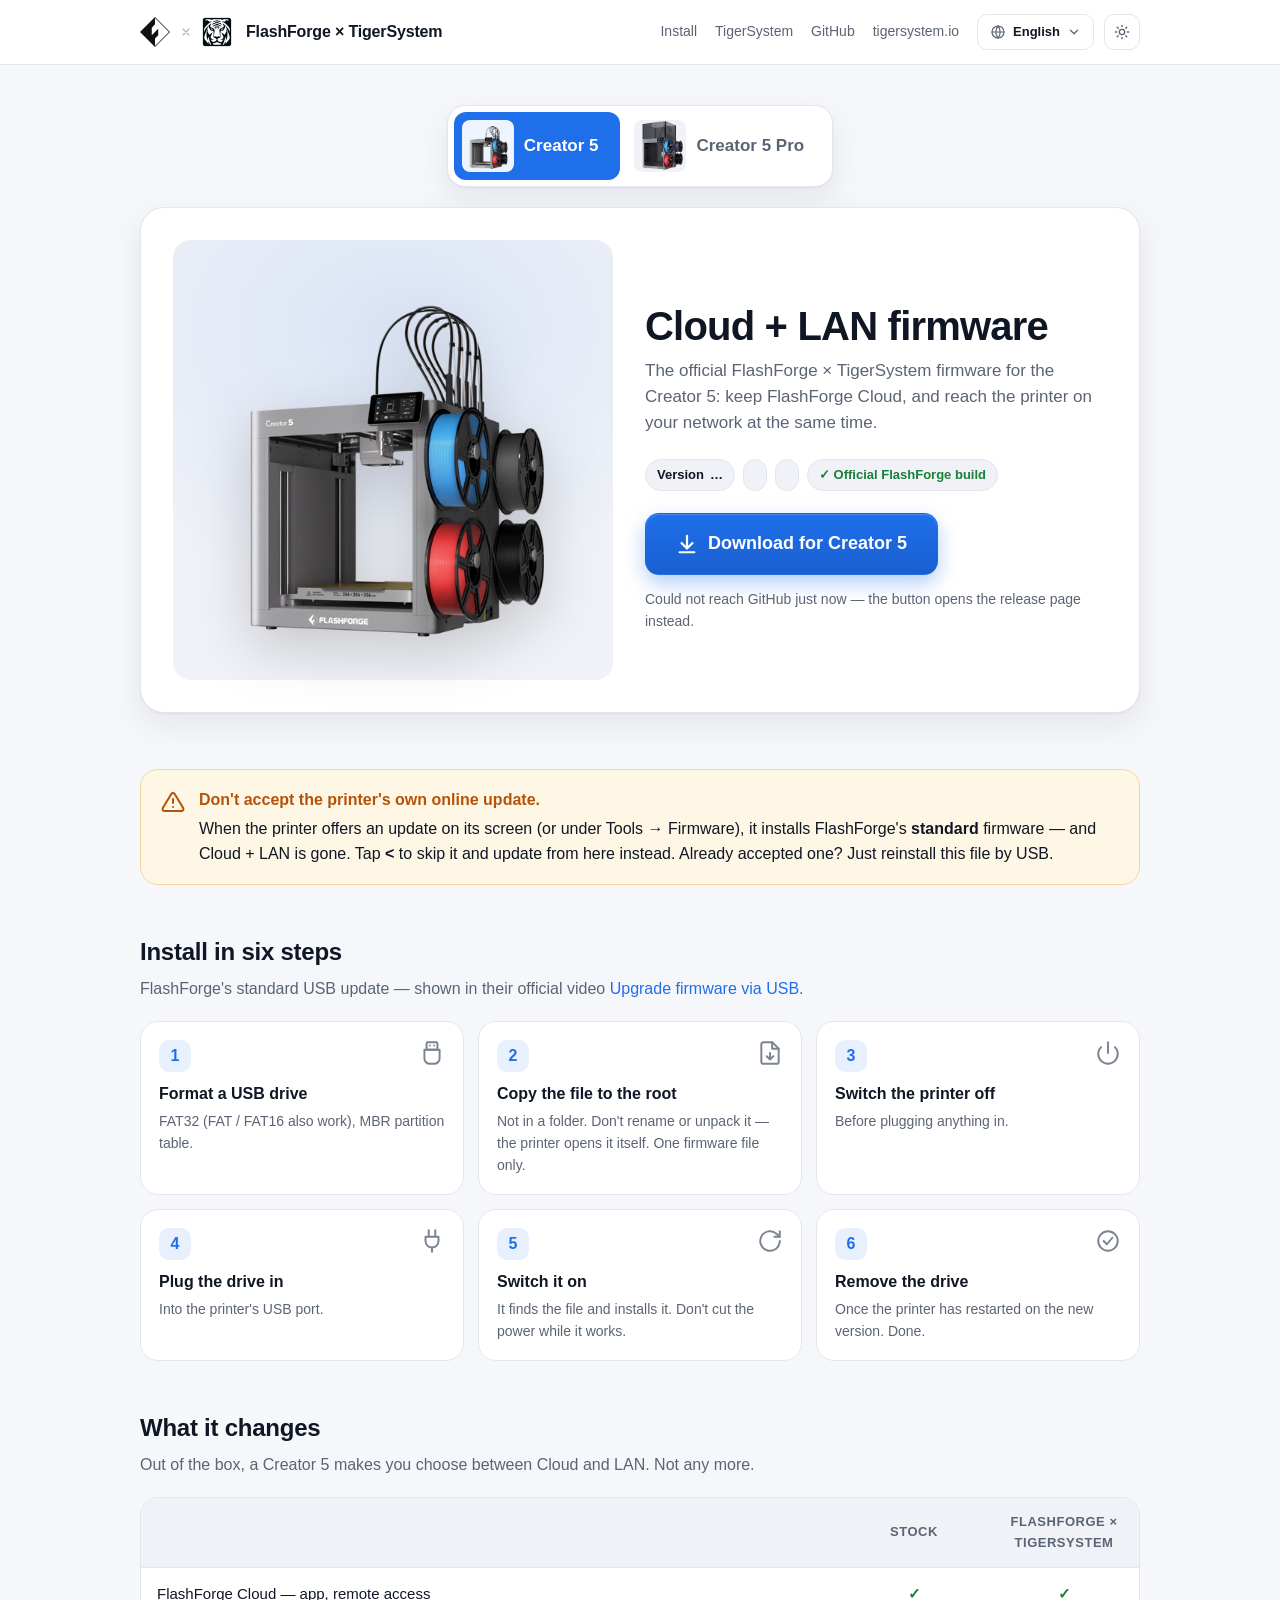
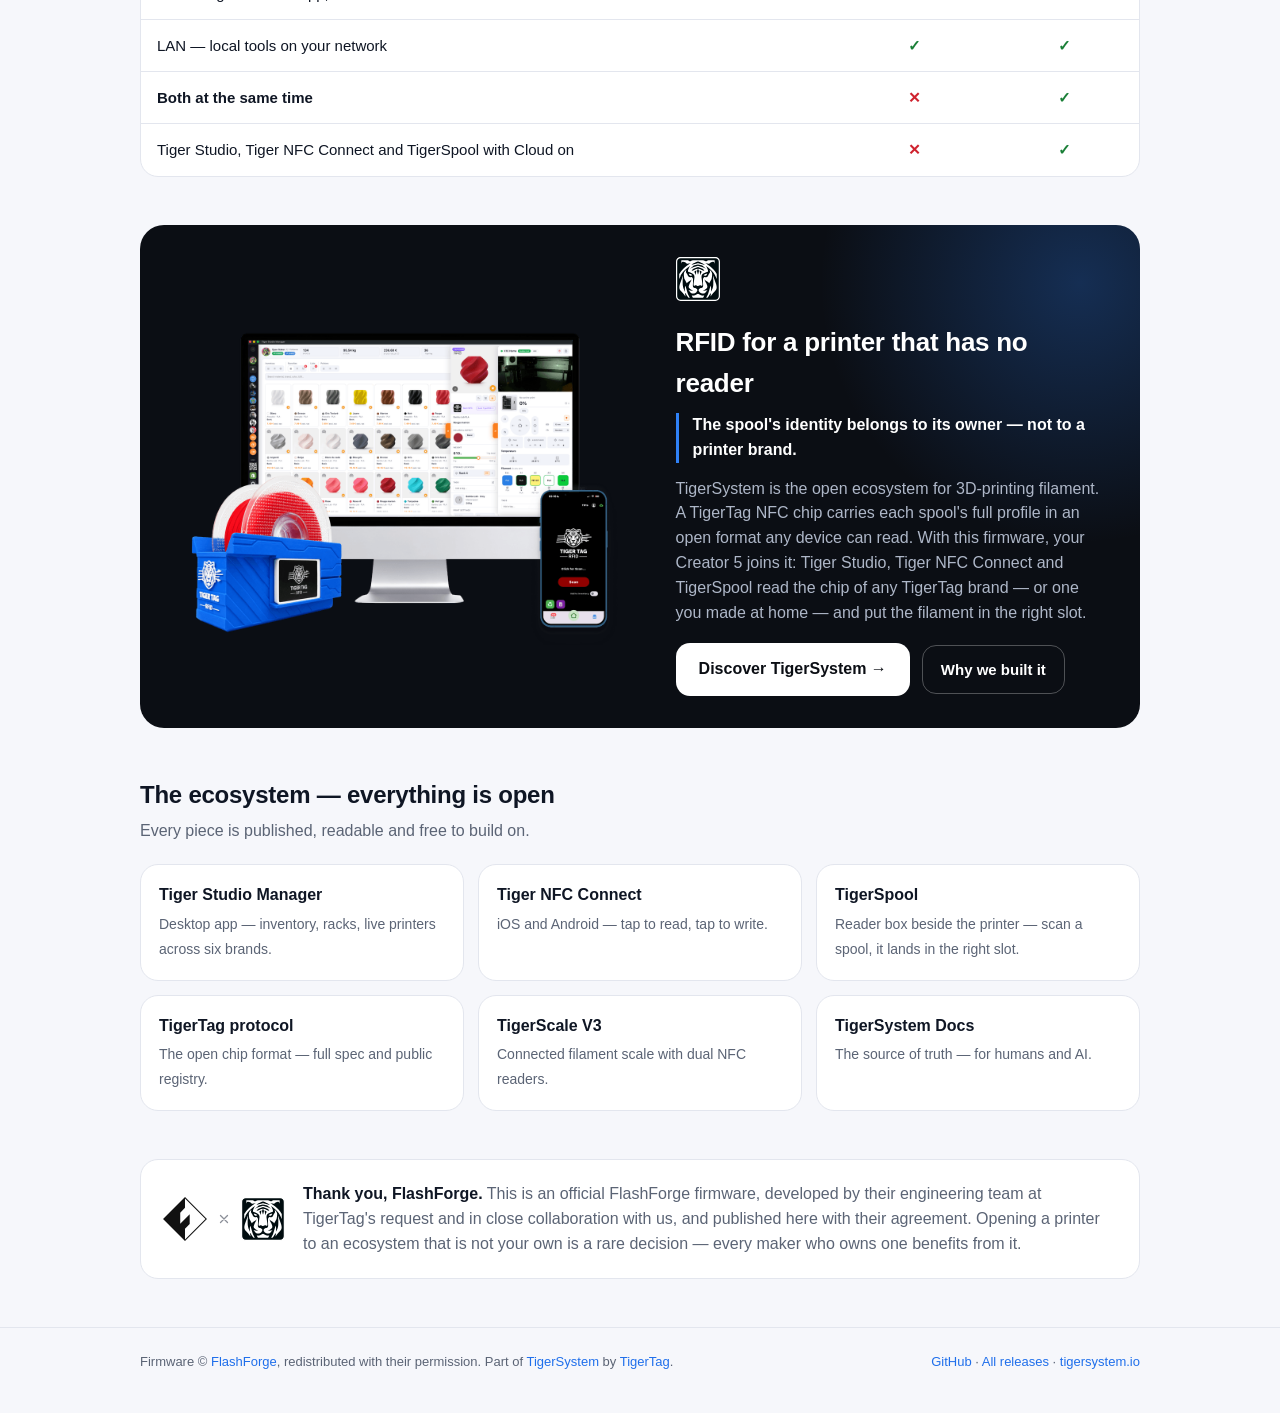
==== commit 74f9401b: "Pages: styled language menu (keyboard-accessible listbox, not the native select) + light/dark toggle" ====
--- a/download/creator5/index.html
+++ b/download/creator5/index.html
@@ -10,6 +10,22 @@
 <meta property="og:image" content="https://tigertag-project.github.io/FlashForge-TigerTag-Creator5-Firmware-Lan-and-Cloud/assets/hero-tigersystem-ecosystem.png">
 <link rel="icon" href="../../assets/tigersystem-icon-framed.svg" type="image/svg+xml">
 <link rel="stylesheet" href="../../download/style.css">
+<script>
+  /* Theme before first paint: the visitor's pick, else the system's. */
+  (function () {
+    try { var t = localStorage.getItem('ffgfw.theme'); if (t === 'light' || t === 'dark') document.documentElement.setAttribute('data-theme', t); } catch (e) {}
+    document.addEventListener('DOMContentLoaded', function () {
+      var b = document.getElementById('themeBtn'); if (!b) return;
+      b.addEventListener('click', function () {
+        var root = document.documentElement;
+        var cur = root.getAttribute('data-theme') || (matchMedia('(prefers-color-scheme: dark)').matches ? 'dark' : 'light');
+        var next = cur === 'dark' ? 'light' : 'dark';
+        root.setAttribute('data-theme', next);
+        try { localStorage.setItem('ffgfw.theme', next); } catch (e) {}
+      });
+    });
+  })();
+</script>
 </head>
 <body>
 <header class="topbar">
@@ -28,7 +44,11 @@
         <a href="https://github.com/TigerTag-Project/FlashForge-TigerTag-Creator5-Firmware-Lan-and-Cloud">GitHub</a>
         <a href="https://tigersystem.io">tigersystem.io</a>
       </nav>
-      <label class="lang"><svg viewBox="0 0 24 24" fill="none" stroke="currentColor" stroke-width="1.8" stroke-linecap="round" stroke-linejoin="round" aria-hidden="true"><circle cx="12" cy="12" r="9"/><path d="M3 12h18M12 3a14 14 0 0 1 0 18M12 3a14 14 0 0 0 0 18"/></svg><select id="lang" aria-label="Language"><option value="en">English</option></select></label>
+      <div class="lang" id="langMenu">
+        <button class="ctl" id="langBtn" type="button" aria-haspopup="listbox" aria-expanded="false" aria-label="Language"><svg viewBox="0 0 24 24" fill="none" stroke="currentColor" stroke-width="1.8" stroke-linecap="round" stroke-linejoin="round" aria-hidden="true"><circle cx="12" cy="12" r="9"/><path d="M3 12h18M12 3a14 14 0 0 1 0 18M12 3a14 14 0 0 0 0 18"/></svg><span id="langLabel">English</span><svg class="chev" viewBox="0 0 24 24" fill="none" stroke="currentColor" stroke-width="2.2" stroke-linecap="round" stroke-linejoin="round" aria-hidden="true"><path d="m6 9 6 6 6-6"/></svg></button>
+        <ul class="lang-list" id="langList" role="listbox" aria-label="Language" tabindex="-1"></ul>
+      </div>
+      <button class="ctl theme-btn" id="themeBtn" type="button" aria-label="Light / dark"><svg class="sun" viewBox="0 0 24 24" fill="none" stroke="currentColor" stroke-width="2" stroke-linecap="round" stroke-linejoin="round" aria-hidden="true"><circle cx="12" cy="12" r="4"/><path d="M12 2v2M12 20v2M4.9 4.9l1.4 1.4M17.7 17.7l1.4 1.4M2 12h2M20 12h2M4.9 19.1l1.4-1.4M17.7 6.3l1.4-1.4"/></svg><svg class="moon" viewBox="0 0 24 24" fill="none" stroke="currentColor" stroke-width="2" stroke-linecap="round" stroke-linejoin="round" aria-hidden="true"><path d="M21 12.8A9 9 0 1 1 11.2 3a7 7 0 0 0 9.8 9.8z"/></svg></button>
     </div>
   </div>
 </header>
--- a/download/style.css
+++ b/download/style.css
@@ -18,8 +18,29 @@
   --radius: 18px;
   color-scheme: light;
 }
+/* Dark theme: the system preference unless the visitor picked one
+   (<html data-theme="light|dark">, set by the toggle, remembered locally). */
+:root[data-theme="dark"] {
+    --bg: #0b0e14;
+    --surface: #131822;
+    --surface-2: #1a2030;
+    --border: #262e3f;
+    --text: #e8ecf4;
+    --muted: #97a1b5;
+    --primary: #2f81f7;
+    --primary-2: #1f6feb;
+    --primary-soft: rgba(47, 129, 247, .14);
+    --warn: #f0b252;
+    --warn-soft: rgba(240, 178, 82, .08);
+    --warn-border: rgba(240, 178, 82, .35);
+    --ok: #3fb950;
+    --shadow: 0 1px 2px rgba(0, 0, 0, .3), 0 16px 40px rgba(0, 0, 0, .35);
+    color-scheme: dark;
+}
+:root[data-theme="dark"] .ff-mark--light { display: none; }
+:root[data-theme="dark"] .ff-mark--dark  { display: inline-block; }
 @media (prefers-color-scheme: dark) {
-  :root {
+  :root:not([data-theme="light"]) {
     --bg: #0b0e14;
     --surface: #131822;
     --surface-2: #1a2030;
@@ -36,8 +57,8 @@
     --shadow: 0 1px 2px rgba(0, 0, 0, .3), 0 16px 40px rgba(0, 0, 0, .35);
     color-scheme: dark;
   }
-  .ff-mark--light { display: none; }
-  .ff-mark--dark  { display: inline-block; }
+  :root:not([data-theme="light"]) .ff-mark--light { display: none; }
+  :root:not([data-theme="light"]) .ff-mark--dark  { display: inline-block; }
 }
 * { box-sizing: border-box; }
 html { -webkit-text-size-adjust: 100%; }
@@ -236,24 +257,53 @@
 .ts .btn-outline:hover { background: rgba(255, 255, 255, .08); }
 @media (max-width: 860px) { .ts { grid-template-columns: 1fr; padding: 22px; } }
 
-/* ── Language picker ─────────────────────────────────────────────────────── */
-.topbar-right { display: flex; align-items: center; gap: 18px; }
-.lang {
-  display: inline-flex; align-items: center; gap: 6px; color: var(--muted);
-  border: 1px solid var(--border); border-radius: 10px; padding: 0 4px 0 9px; height: 34px; background: var(--surface);
-}
-.lang svg { width: 16px; height: 16px; flex: none; }
-.lang select {
-  font: inherit; font-size: 13px; color: var(--text); background: transparent; border: 0; outline: none;
-  padding: 6px 4px; cursor: pointer;
-}
-.lang:focus-within { border-color: var(--primary); }
+/* ── Header controls: language menu + theme toggle ───────────────────────── */
+.topbar-right { display: flex; align-items: center; gap: 10px; }
+.topbar-right nav { margin-right: 8px; }
+.ctl {
+  display: inline-flex; align-items: center; gap: 7px; height: 36px; padding: 0 12px;
+  font: inherit; font-size: 13px; font-weight: 600; color: var(--text); cursor: pointer;
+  background: var(--surface); border: 1px solid var(--border); border-radius: 10px;
+  transition: background .15s, border-color .15s;
+}
+.ctl:hover { background: var(--surface-2); }
+.ctl:focus-visible { outline: 2px solid var(--primary); outline-offset: 2px; }
+.ctl svg { width: 16px; height: 16px; flex: none; color: var(--muted); }
+.ctl .chev { width: 14px; height: 14px; transition: transform .15s; }
+.lang { position: relative; }
+.lang[data-open] .chev { transform: rotate(180deg); }
+.lang-list {
+  position: absolute; right: 0; top: calc(100% + 8px); z-index: 20; min-width: 236px;
+  margin: 0; padding: 6px; list-style: none;
+  background: var(--surface); border: 1px solid var(--border); border-radius: 14px; box-shadow: var(--shadow);
+  opacity: 0; transform: translateY(-4px); pointer-events: none; transition: opacity .14s, transform .14s;
+}
+.lang[data-open] .lang-list { opacity: 1; transform: none; pointer-events: auto; }
+.lang-list li {
+  display: flex; align-items: center; gap: 10px;
+  padding: 8px 10px; border-radius: 9px; font-size: 14px; cursor: pointer; color: var(--text);
+  white-space: nowrap;
+}
+.lang-list li span { flex: 1; }
+.lang-list li:hover, .lang-list li.is-focus { background: var(--surface-2); }
+.lang-list li[aria-selected="true"] { color: var(--primary); font-weight: 700; }
+.lang-list li .tick { width: 16px; height: 16px; visibility: hidden; }
+.lang-list li[aria-selected="true"] .tick { visibility: visible; }
+.lang-list li small { color: var(--muted); font-weight: 500; font-size: 11px; text-transform: uppercase; min-width: 36px; text-align: right; }
+.theme-btn { width: 36px; padding: 0; justify-content: center; }
+.theme-btn .moon { display: none; }
+:root[data-theme="dark"] .theme-btn .sun { display: none; }
+:root[data-theme="dark"] .theme-btn .moon { display: inline; }
+@media (prefers-color-scheme: dark) {
+  :root:not([data-theme="light"]) .theme-btn .sun { display: none; }
+  :root:not([data-theme="light"]) .theme-btn .moon { display: inline; }
+}
 .home-head { text-align: center; max-width: 720px; margin: 0 auto 28px; }
 @media (max-width: 560px) {
   .brand span { display: none; }            /* the two marks say it; the name crowded the bar */
   .brand img { height: 26px; }
-  .lang { height: 32px; padding-left: 7px; }
-  .lang select { max-width: 120px; font-size: 13px; }
+  .ctl { height: 34px; padding: 0 10px; }
+  .theme-btn { width: 34px; padding: 0; }
 }
 
 /* ── Model switch (Creator 5 ⇄ Creator 5 Pro) ───────────────────────────── */
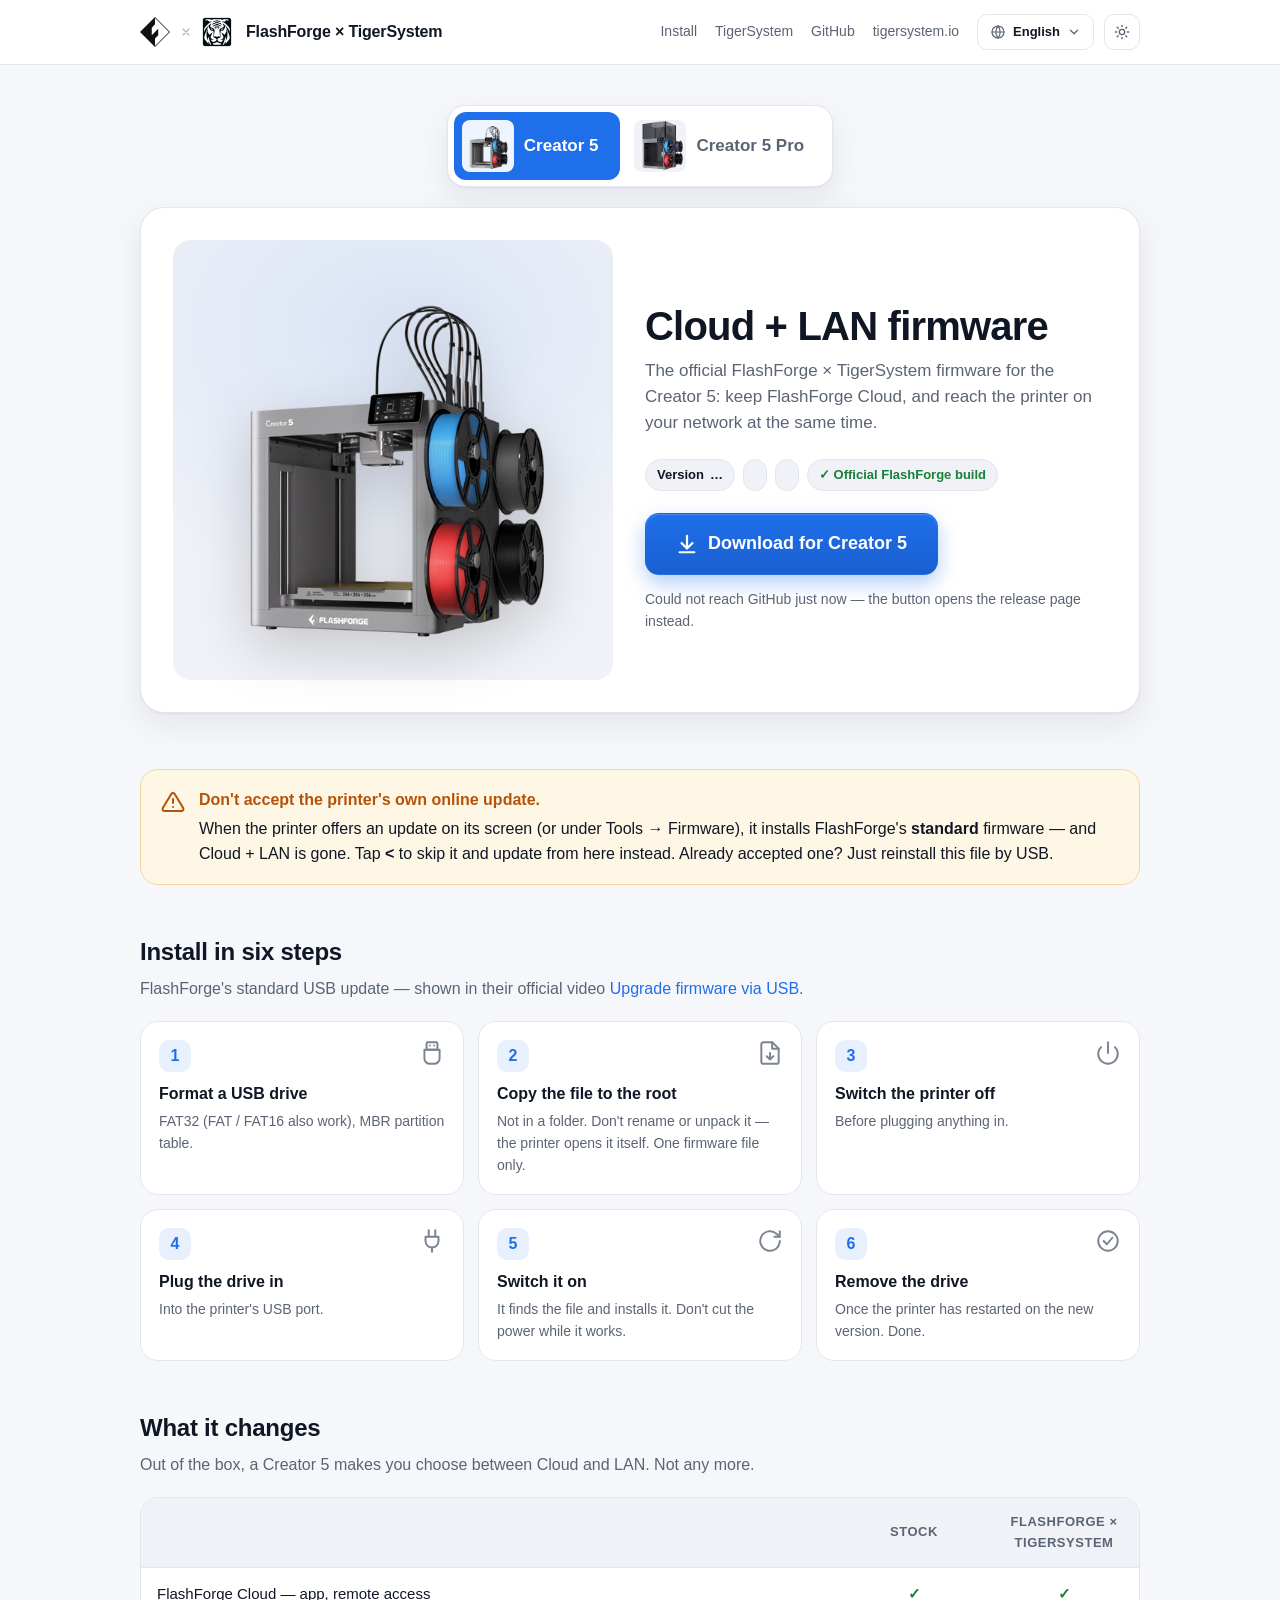
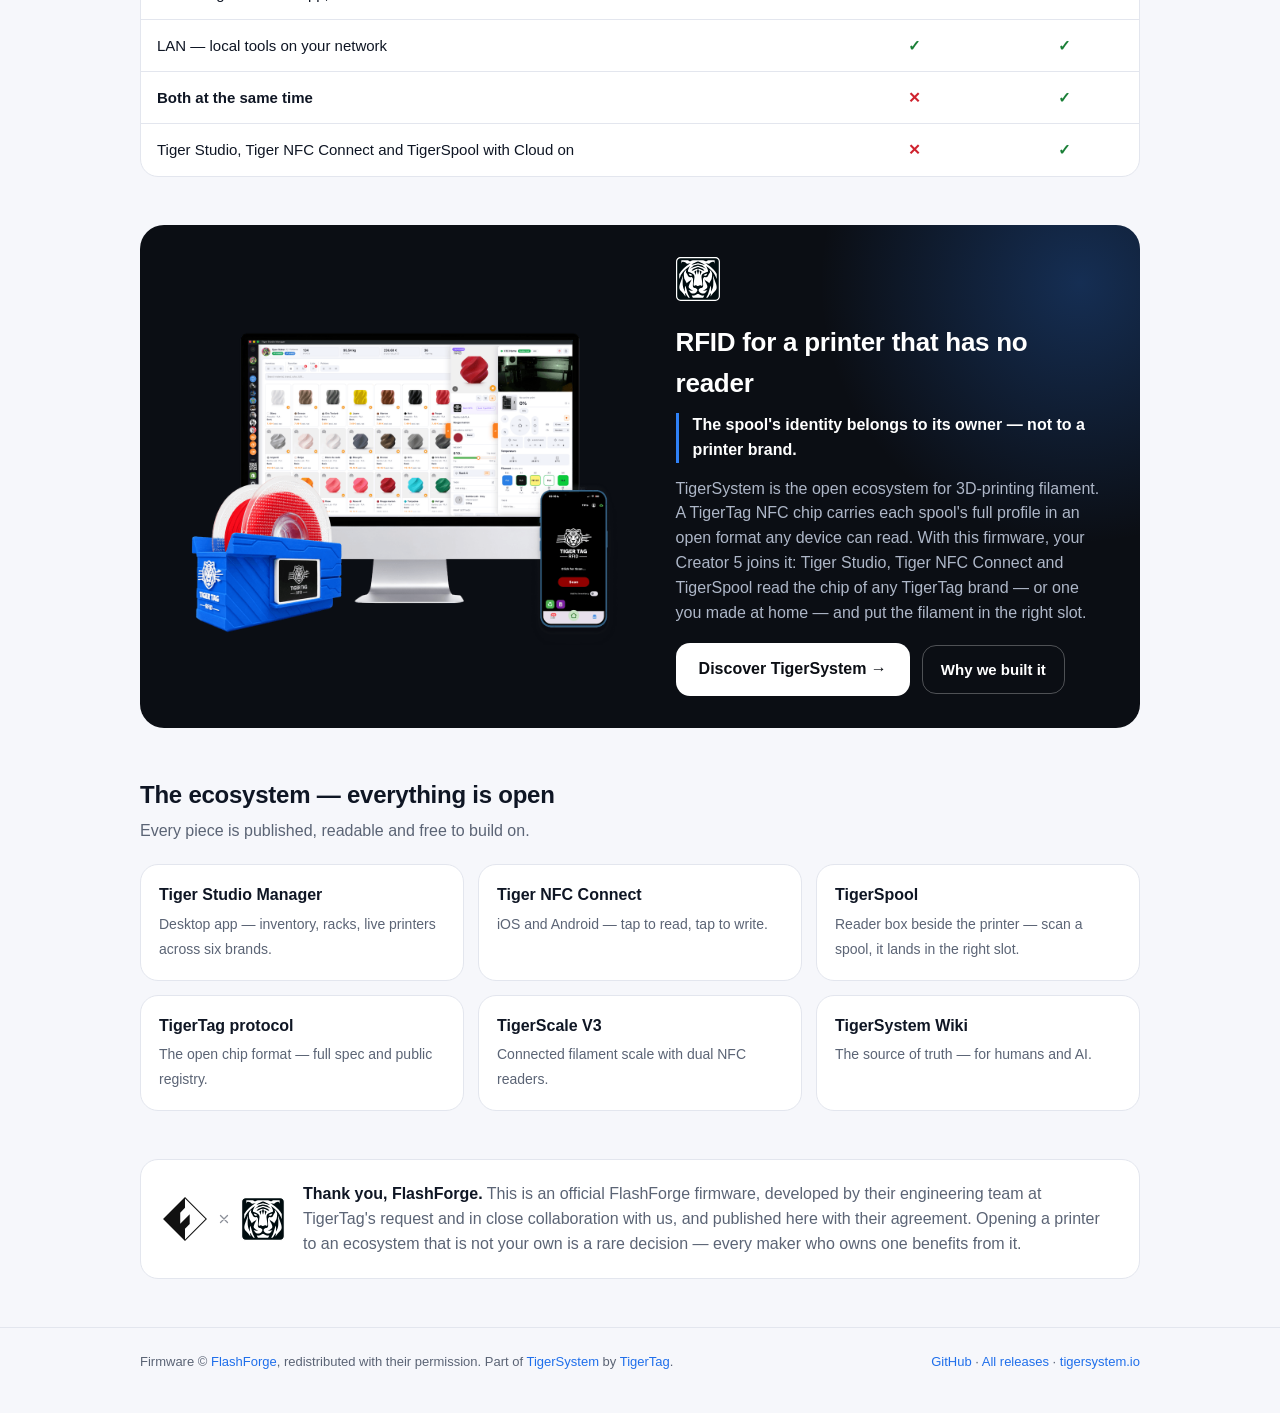
==== commit 92efcba8: "Link TigerSystem docs on the wiki (wiki.tigersystem.io), not GitHub's raw file view — README, pages," ====
--- a/download/creator5/index.html
+++ b/download/creator5/index.html
@@ -135,7 +135,7 @@
       filament in the right slot.</p>
       <div class="actions">
         <a class="btn btn-light" href="https://tigersystem.io" data-i18n="ts.cta">Discover TigerSystem →</a>
-        <a class="btn btn-outline" href="https://github.com/TigerTag-Project/TigerSystem-Docs/blob/main/docs/vision/why-tigersystem.md" data-i18n="ts.why">Why we built it</a>
+        <a class="btn btn-outline" href="https://wiki.tigersystem.io/vision/why-tigersystem/" data-i18n="ts.why">Why we built it</a>
       </div>
     </div>
   </div>
@@ -146,11 +146,11 @@
   <p class="sub" data-i18n="eco.sub">Every piece is published, readable and free to build on.</p>
   <div class="eco">
     <a href="https://github.com/TigerTag-Project/TigerTag-Studio-Manager"><b>Tiger Studio Manager</b><span data-i18n="eco.studio">Desktop app — inventory, racks, live printers across six brands.</span></a>
-    <a href="https://github.com/TigerTag-Project/TigerSystem-Docs/blob/main/docs/products/tigertag-connect.md"><b>Tiger NFC Connect</b><span data-i18n="eco.nfc">iOS and Android — tap to read, tap to write.</span></a>
+    <a href="https://wiki.tigersystem.io/products/tigertag-connect/"><b>Tiger NFC Connect</b><span data-i18n="eco.nfc">iOS and Android — tap to read, tap to write.</span></a>
     <a href="https://github.com/TigerTag-Project/TigerSpool-RFID"><b>TigerSpool</b><span data-i18n="eco.spool">Reader box beside the printer — scan a spool, it lands in the right slot.</span></a>
     <a href="https://github.com/TigerTag-Project/TigerTag-RFID-Guide"><b data-i18n="eco.proto.b">TigerTag protocol</b><span data-i18n="eco.proto">The open chip format — full spec and public registry.</span></a>
     <a href="https://github.com/TigerTag-Project/Tiger-Scale-V3"><b>TigerScale V3</b><span data-i18n="eco.scale">Connected filament scale with dual NFC readers.</span></a>
-    <a href="https://github.com/TigerTag-Project/TigerSystem-Docs"><b>TigerSystem Docs</b><span data-i18n="eco.docs">The source of truth — for humans and AI.</span></a>
+    <a href="https://wiki.tigersystem.io/"><b>TigerSystem Wiki</b><span data-i18n="eco.docs">The source of truth — for humans and AI.</span></a>
   </div>
 </section>
 
